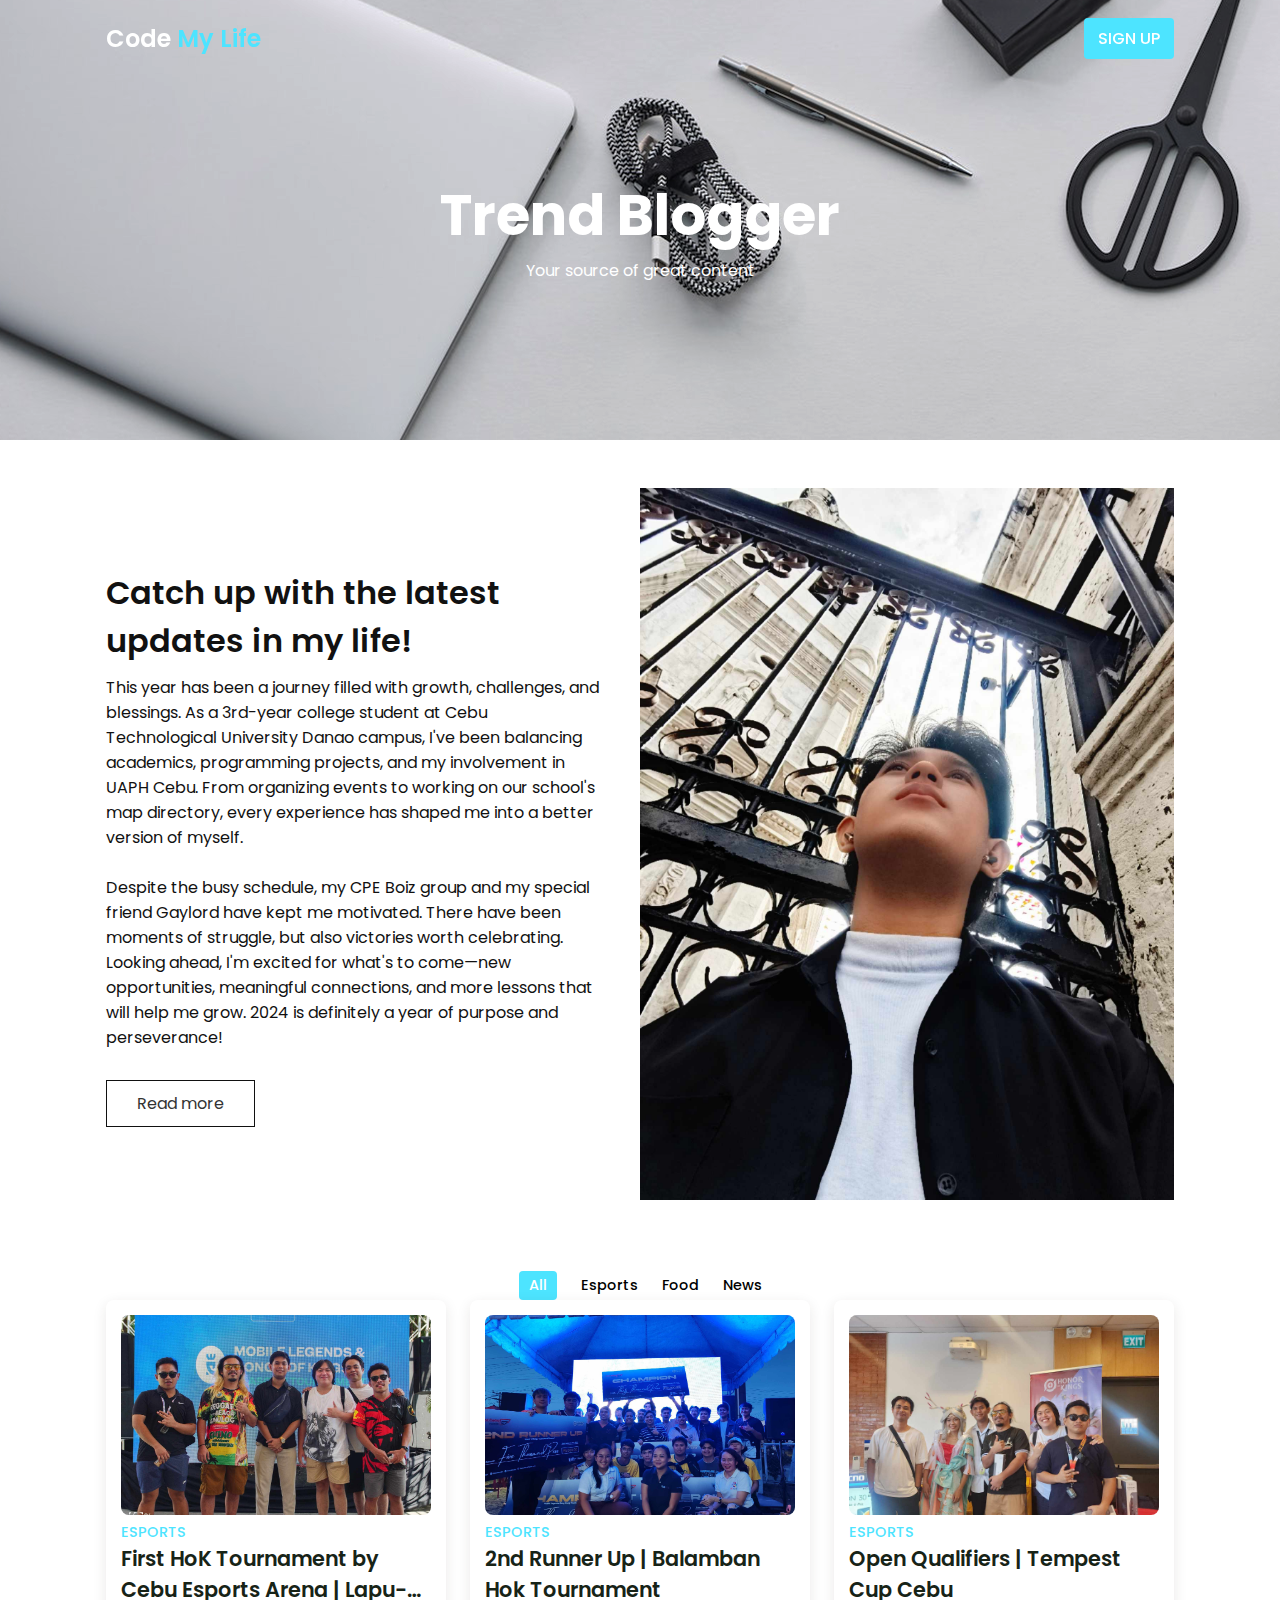
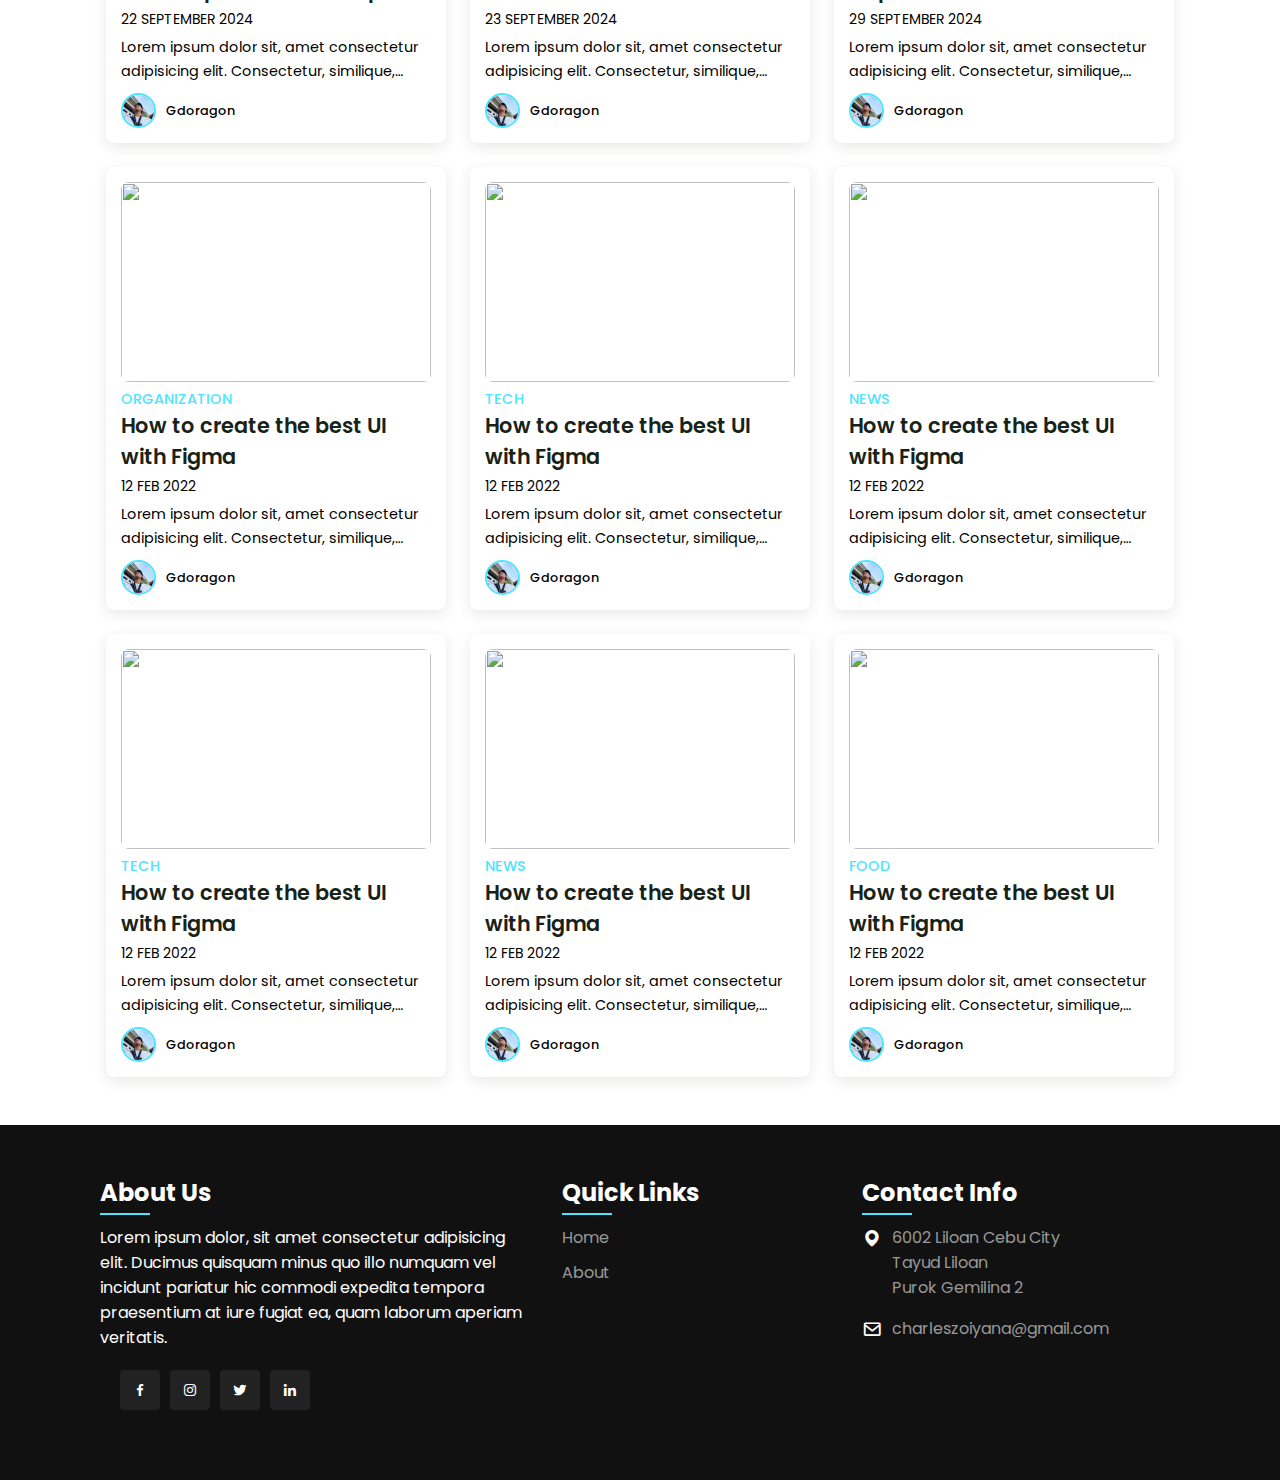
==== index.html @ f6489da3 "Add files via upload" ====
<!DOCTYPE html>
<html lang="en">
<head>
    <meta charset="UTF-8">
    <meta http-equiv="X-UA-Compatible" content="IE=edge">
    <meta name="viewport" content="width=device-width, initial-scale=1.0">
    <title>LifeStyle</title>
    <!-- Box-icon -->
    <link href='https://unpkg.com/boxicons@2.1.4/css/boxicons.min.css' rel='stylesheet'>
    <link rel="stylesheet" href="style.css">
</head>
<body>
    <header>
        <div class="nav container">
            <a href="#" class="logo"> Code <span> My Life</span></a>
            <a href="#" class="login">Sign Up</a>
        </div>
    </header>

    <section class="home" id="home">
        <div class="home-text container">
            <h2 class="home-title">Trend Blogger</h2>
            <span class="home-subtitle">Your source of great content</span>
        </div>
    </section>

    <section class="about container" id="about">
        <div class="contentBx">
            <h2 class="titleText">Catch up with the latest updates in my life!</h2>
            <p class="title-text">
                This year has been a journey filled with growth, challenges, and blessings. As a 3rd-year college student at Cebu Technological University Danao campus, I've been balancing academics, programming projects, and my involvement in UAPH Cebu. From organizing events to working on our school's map directory, every experience has shaped me into a better version of myself.
                <br><br>Despite the busy schedule, my CPE Boiz group and my special friend Gaylord have kept me motivated. There have been moments of struggle, but also victories worth celebrating. Looking ahead, I'm excited for what's to come—new opportunities, meaningful connections, and more lessons that will help me grow. 2024 is definitely a year of purpose and perseverance!
            </p>
            <a href="#" class="btn2">Read more</a>
        </div>
        <div class="imgBx">
            <img src="Assets/Gdragon.jpg" alt="" class="fitBg">
        </div>
    </section>

    <div class="post-filter container">
        <span class="filter-item active-filter" data-filter="all">All</span>
        <span class="filter-item" data-filter="tech">Esports</span>
        <span class="filter-item" data-filter="food">Food</span>
        <span class="filter-item" data-filter="news">News</span>
    </div>
    
    <div class="post container">
        <!-- Post 1 -->
        <div class="post-box tech">
            <img src="Assets/FirstHoK.jpg" alt="" class="post-img">
            <h2 class="category">Esports</h2>
            <a href="#" class="post-title">First HoK Tournament by Cebu Esports Arena | Lapu-Lapu </a>
            <span class="post-date">22 September 2024</span>
            <p class="post-description">Lorem ipsum dolor sit, amet consectetur adipisicing elit. Consectetur, similique, rerum excepturi harum, vitae facilis corrupti vel modi debitis est perferendis aut quasi ea unde repudiandae iste architecto. Corporis, voluptates.</p>
            <div class="profile">
                <img src="Assets/Pfp.jpg" alt="" class="profile-img">
                <span class="profile-name">Gdoragon</span>
            </div>
        </div>
        <!-- Post 2 -->
        <div class="post-box tech">
            <img src="Assets/Balamban.jpg" alt="" class="post-img">
            <h2 class="category">Esports</h2>
            <a href="#" class="post-title">2nd Runner Up | Balamban Hok Tournament</a>
            <span class="post-date">23 September 2024</span>
            <p class="post-description">Lorem ipsum dolor sit, amet consectetur adipisicing elit. Consectetur, similique, rerum excepturi harum, vitae facilis corrupti vel modi debitis est perferendis aut quasi ea unde repudiandae iste architecto. Corporis, voluptates.</p>
            <div class="profile">
                <img src="Assets/Pfp.jpg" alt="" class="profile-img">
                <span class="profile-name">Gdoragon</span>
            </div>
        </div>
        <!-- Post 3 -->
        <div class="post-box tech">
            <img src="Assets/Tempestcup.jpg" alt="" class="post-img">
            <h2 class="category">Esports</h2>
            <a href="#" class="post-title">Open Qualifiers | Tempest Cup Cebu </a>
            <span class="post-date">29 September 2024</span>
            <p class="post-description">Lorem ipsum dolor sit, amet consectetur adipisicing elit. Consectetur, similique, rerum excepturi harum, vitae facilis corrupti vel modi debitis est perferendis aut quasi ea unde repudiandae iste architecto. Corporis, voluptates.</p>
            <div class="profile">
                <img src="Assets/Pfp.jpg" alt="" class="profile-img">
                <span class="profile-name">Gdoragon</span>
            </div>
        </div>
        <!-- Post 4 -->
        <div class="post-box news">
            <img src="images/img4.jpg" alt="" class="post-img">
            <h2 class="category">Organization</h2>
            <a href="#" class="post-title">How to create the best UI with Figma</a>
            <span class="post-date">12 Feb 2022</span>
            <p class="post-description">Lorem ipsum dolor sit, amet consectetur adipisicing elit. Consectetur, similique, rerum excepturi harum, vitae facilis corrupti vel modi debitis est perferendis aut quasi ea unde repudiandae iste architecto. Corporis, voluptates.</p>
            <div class="profile">
                <img src="Assets/Pfp.jpg" alt="" class="profile-img">
                <span class="profile-name">Gdoragon</span>
            </div>
        </div>
        <!-- Post 5 -->
        <div class="post-box food">
            <img src="images/img5.jpg" alt="" class="post-img">
            <h2 class="category">Tech</h2>
            <a href="#" class="post-title">How to create the best UI with Figma</a>
            <span class="post-date">12 Feb 2022</span>
            <p class="post-description">Lorem ipsum dolor sit, amet consectetur adipisicing elit. Consectetur, similique, rerum excepturi harum, vitae facilis corrupti vel modi debitis est perferendis aut quasi ea unde repudiandae iste architecto. Corporis, voluptates.</p>
            <div class="profile">
                <img src="Assets/Pfp.jpg" alt="" class="profile-img">
                <span class="profile-name">Gdoragon</span>
            </div>
        </div>
        <!-- Post 6 -->
        <div class="post-box news">
            <img src="images/img4.jpg" alt="" class="post-img">
            <h2 class="category">News</h2>
            <a href="#" class="post-title">How to create the best UI with Figma</a>
            <span class="post-date">12 Feb 2022</span>
            <p class="post-description">Lorem ipsum dolor sit, amet consectetur adipisicing elit. Consectetur, similique, rerum excepturi harum, vitae facilis corrupti vel modi debitis est perferendis aut quasi ea unde repudiandae iste architecto. Corporis, voluptates.</p>
            <div class="profile">
                <img src="Assets/Pfp.jpg" alt="" class="profile-img">
                <span class="profile-name">Gdoragon</span>
            </div>
        </div>
        <!-- Post 7 -->
        <div class="post-box food">
            <img src="images/img7.jpg" alt="" class="post-img">
            <h2 class="category">Tech</h2>
            <a href="#" class="post-title">How to create the best UI with Figma</a>
            <span class="post-date">12 Feb 2022</span>
            <p class="post-description">Lorem ipsum dolor sit, amet consectetur adipisicing elit. Consectetur, similique, rerum excepturi harum, vitae facilis corrupti vel modi debitis est perferendis aut quasi ea unde repudiandae iste architecto. Corporis, voluptates.</p>
            <div class="profile">
                <img src="Assets/Pfp.jpg" alt="" class="profile-img">
                <span class="profile-name">Gdoragon</span>
            </div>
        </div>
        <!-- Post 1 -->
        <div class="post-box news">
            <img src="images/img8.jpg" alt="" class="post-img">
            <h2 class="category">News</h2>
            <a href="#" class="post-title">How to create the best UI with Figma</a>
            <span class="post-date">12 Feb 2022</span>
            <p class="post-description">Lorem ipsum dolor sit, amet consectetur adipisicing elit. Consectetur, similique, rerum excepturi harum, vitae facilis corrupti vel modi debitis est perferendis aut quasi ea unde repudiandae iste architecto. Corporis, voluptates.</p>
            <div class="profile">
                <img src="Assets/Pfp.jpg" alt="" class="profile-img">
                <span class="profile-name">Gdoragon</span>
            </div>
        </div>
        <!-- Post 9 -->
        <div class="post-box food">
            <img src="images/img10.jpg" alt="" class="post-img">
            <h2 class="category">Food</h2>
            <a href="#" class="post-title">How to create the best UI with Figma</a>
            <span class="post-date">12 Feb 2022</span>
            <p class="post-description">Lorem ipsum dolor sit, amet consectetur adipisicing elit. Consectetur, similique, rerum excepturi harum, vitae facilis corrupti vel modi debitis est perferendis aut quasi ea unde repudiandae iste architecto. Corporis, voluptates.</p>
            <div class="profile">
                <img src="Assets/Pfp.jpg" alt="" class="profile-img">
                <span class="profile-name">Gdoragon</span>
            </div>
        </div>
    </div>

    <footer>
        <div class="footer-container">
            <div class="sec aboutus">
                <h2>About Us</h2>
                <p>Lorem ipsum dolor, sit amet consectetur adipisicing elit. Ducimus quisquam minus quo illo numquam vel incidunt pariatur hic commodi expedita tempora praesentium at iure fugiat ea, quam laborum aperiam veritatis.</p>
                <ul class="sci">
                    <li><a href="#"><i class="bx bxl-facebook"></i></a></li>
                    <li><a href="#"><i class="bx bxl-instagram"></i></a></li>
                    <li><a href="#"><i class="bx bxl-twitter"></i></a></li>
                    <li><a href="#"><i class="bx bxl-linkedin"></i></a></li>
                </ul>
            </div>
            <div class="sec quicklinks">
                <h2>Quick Links</h2>
                <ul>
                    <li><a href="#">Home</a></li>
                    <li><a href="#">About</a></li>
                </ul>
            </div>
            <div class="sec contactBx">
                <h2>Contact Info</h2>
                <ul class="info">
                    <li>
                        <span><i class='bx bxs-map'></i></span>
                        <span>6002 Liloan Cebu City <br> Tayud Liloan <br> Purok Gemilina 2</span>
                    </li>
                    <li>
                        <span><i class='bx bx-envelope' ></i></span>
                        <p><a href="mailto:codemyhobby9@gmail.com">charleszoiyana@gmail.com</a></p>
                    </li>
                </ul>
            </div>
        </div>
    </footer>

    <script src="https://cdnjs.cloudflare.com/ajax/libs/jquery/3.6.1/jquery.min.js" integrity="sha512-aVKKRRi/Q/YV+4mjoKBsE4x3H+BkegoM/em46NNlCqNTmUYADjBbeNefNxYV7giUp0VxICtqdrbqU7iVaeZNXA==" crossorigin="anonymous" referrerpolicy="no-referrer"></script>
    <script src="main.js"></script>
</body>
</html>
---- style.css ----
@import url('https://fonts.googleapis.com/css2?family=Poppins:ital,wght@0,600;0,700;1,400&display=swap');
*{
    font-family: 'Poppins', sans-serif;
    margin: 0;
    padding: 0;
    scroll-behavior: smooth;
    scroll-padding-top: 2rem;
    box-sizing: border-box;
}

/* root values */
:root{
    --container-color: #1a1e21;
    --second-color: rgba(77, 228, 255);
    --text-color: #172317;
    --bg-color: #fff;
}

::selection{
    color: var(--bg-color);
    background: var(--second-color);
}

a{
    text-decoration: none;
}

li{
    list-style: none;
}

img{
    width: 100%;
}

section{
    padding: 3rem 0 2rem;
}

.container{
    max-width: 1068px;
    margin: auto;
    width: 100%;
}

a{
    color: #fff;
}

/* Header */
header{
    position: fixed;
    top: 0;
    left: 0;
    width: 100%;
    z-index: 200;
}

header.shadow{
    background: var(--bg-color);
    box-shadow: 0 1px 4px hsl(0 4% 14% / 10%);
    transition: .5s;
}

header.shadow .logo{
    color: var(--text-color);
}

.nav{
    display: flex;
    align-items: center;
    justify-content: space-between;
    padding: 18px 0;
}

.logo{
    font-size: 1.5rem;
    font-weight: 600;
    color: var(--bg-color);
}

.logo span{
    color: var(--second-color);
}

.login{
    padding: 8px 14px;
    text-transform: uppercase;
    font-weight: 500;
    border-radius: 4px;
    background: var(--second-color);
    color: var(--bg-color);
}

.login:hover{
    background: hsl(199, 98%, 56%);
    transition: .5s;
}

.home{
    width: 100%;
    min-height: 440px;
    background: url("Assets/banner.png");
    display: grid;
    justify-content: center;
    align-items: center;
}

.home-text{
    color: var(--bg-color);
    text-align: center;
}

.home-title{
    font-size: 3.5rem;
}

.home-subtitle{
    font-size: 1rem;
    font-weight: 400;
}

.about{
    position: relative;
    width: 100%;
    display: flex !important;
    justify-content: center;
    align-items: center;
}

.about .contentBx{
    max-width: 50%;
    width: 50%;
    text-align: left;
    padding-right: 40px;
}

.titleText{
    font-weight: 600;
    color: #111;
    font-size: 2rem;
    margin-bottom: 10px;
}

.title-text{
    color: #111;
    font-size: 1em;
}

.about .imgBx{
    position: relative;
    min-width: 50%;
    width: 50%;
    min-height: 500px;
}

.btn2{
    position: relative;
    display: inline-block;
    margin-top: 30px;
    padding: 10px 30px;
    background: #fff;
    border: .8px solid #111;
    color: #333;
    text-decoration: none;
    transition: 0.5s;
}

.btn2:hover{
    background-color: var(--second-color);
    border: none;
    color: #fff;
}

.post-filter{
    display: flex;
    justify-content: center;
    align-items: center;
    column-gap: 1.5rem;
    margin-top: 2rem !important;
}

.filter-item{
    font-size: 0.9rem;
    font-weight: 500;
    cursor: pointer;
}

.active-filter{
    background: var(--second-color);
    color: var(--bg-color);
    padding: 4px 10px;
    border-radius: 4px;
}

.post{
    display: grid;
    grid-template-columns: repeat(auto-fit, minmax(280px, auto));
    justify-content: center;
    gap: 1.5rem;
}

.post-box{
    background: var(--bg-color);
    box-shadow: 0 4px 14px hsl(35deg 25% 15% / 10%);
    padding: 15px;
    border-radius: 0.5rem;
}

.post-img{
    width: 100%;
    height: 200px;
    object-fit: cover;
    object-position: center;
    border-radius: 0.5rem;
}

.category{
    font-size: 0.9rem;
    font-weight: 500;
    text-transform: uppercase;
    color: var(--second-color);
}

.post-title{
    font-size: 1.3rem;
    font-weight: 600;
    color: var(--text-color);
    display: -webkit-box;
    -webkit-line-clamp: 2;
    -webkit-box-orient: vertical;
    overflow: hidden;
}

.post-date{
    display: flex;
    font-size: 0.875rem;
    text-transform: uppercase;
    margin-top: 4px;
    font-weight: 400;
}

.post-description{
    font-size: 0.9rem;
    line-height: 1.5rem;
    margin: 5px 0 10px;
    display: -webkit-box;
    -webkit-line-clamp: 2;
    -webkit-box-orient: vertical;
    overflow: hidden;
}

.profile{
    display: flex;
    align-items: center;
    gap: 10px;
}

.profile-img{
    width: 35px;
    height: 35px;
    border-radius: 50%;
    object-fit: cover;
    object-position: center;
    border: 2px solid var(--second-color);
}

.profile-name{
    font-size: .8rem;
    font-weight: 500;
}

footer{
    position: relative;
    width: 100%;
    height: auto;
    padding: 50px 100px;
    margin-top: 3rem;
    background: #111;
    display: flex;
    font-family: sans-serif;
    justify-content: space-between;
}

.footer-container{
    display: flex;
    justify-content: space-between;
    flex-wrap: wrap;
    flex-direction: row;
}

.footer-container .sec{
    margin-right: 30px;
}

.footer-container .sec.aboutus{
    width: 40%;
}

.footer-container h2{
    position: relative;
    color: #fff;
    margin-bottom: 15px;
}

.footer-container h2::before{
    content: '';
    position: absolute;
    bottom: -5px;
    left: 0;
    width: 50px;
    height: 2px;
    background: rgb(77, 228, 255);
}

footer p{
    color: #fff;
}

.sci{
    margin: 20px;
    display: flex;
}

.sci li{
    list-style: none;
}

.sci li a{
    display: inline-block;
    width: 40px;
    height: 40px;
    background: #222;
    display: flex;
    justify-content: center;
    align-items: center;
    margin-right: 10px;
    text-decoration: none;
    border-radius: 4px;
    transition: .5s;
}

.sci li a:hover{
    background: rgb(77, 228, 255);
}

.sci i a .bx{
    color: #fff;
    font-size: 20px;
}

.quicklinks{
    position: relative;
    width: 25%;
}

.quicklinks ul li{
    list-style: none;
}

.quicklinks ul li a{
    color: #999;
    text-decoration: none;
    margin-bottom: 10px;
    display: inline-block;
    transition: .3s;
}

.quicklinks ul li a:hover{
    color: #fff;
}

.footer-container .contactBx{
    width: calc(35% - 60px);
    margin-right: 0 !important;
}

.contactBx .info{
    position: relative;
}

.contactBx .info li{
    display: flex !important;
    margin-bottom: 16px;
}

.contactBx .info li span:nth-child(1){
    color: #fff;
    font-size: 20px;
    margin-right: 10px;
}

.contactBx .info li span{
    color: #999;
}

.contactBx .info li a{
    color: #999;
    text-decoration: none;
    transition: .5s;
}

.contactBx .info li a:hover{
    color: #fff;
}

@media (max-width: 1060px){
    .container{
        margin: 0 auto;
        width: 95%;
    }

    .home-text{
        width: 100%
    }
}

@media (max-width: 768px){
    .nav{
        padding: 10px 0;
    }

    section{
        padding: 2rem 0 !important;
    }

    .header-content{
        margin-top: 3rem !important;
    }

    .home{
        min-height: 380px;
    }

    .home-title{
        font-size: 3rem;
    }

    .header-title{
        font-size: 2rem;
    }

    .header-img{
        height: 370px;
    }

    .about{
        flex-direction: column;
    }

    .about .contentBx{
        min-width: 100%;
        width: 100%;
        text-align: center;
        padding-right: 0px;
    }

    .about .contentBx,
    .about .imgBx{
        min-width: 100%;
        width: 100%;
        padding-right: 0px;
        text-align: center;
    }

    .about .imgBx{
        min-height: 250px;
    }

    .btn2{
        margin-bottom: 30px;
    }

    .post-header{
        height: 435px;
    }

    .post-header{
        margin-top: 9rem !important;
    }
}

@media (max-width: 570px){
    .post-header{
        height: 390px;
    }

    .header-title{
        width: 100%;
    }

    .header-img{
        height: 340px;
    }
}

@media (max-width: 396px){
    .home-title{
        font-size: 2rem;
    }

    .home-subtitle{
        font-size: 0.9rem;
    }

    .home{
        min-height: 300px;
    }

    .post-box{
        padding: 10px;
    }

    .header-title{
        font-size: 1.4rem;
    }

    .header-img{
        height: 240px;
    }

    .post-header{
        height: 335px;
    }

    .header-img{
        height: 340px;
    }
}

/* Footer Media Query */
@media (max-width: 991px){
    footer{
        padding: 40px;
        font-size: 20px;
    }

    footer .footer-container{
        flex-direction: column;
    }

    footer .footer-container .sec{
        margin-right: 0;
        margin-bottom: 40px;
    }

    footer .footer-container .sec.aboutus{
        width: 100% !important;
    }

    footer .footer-container .quicklinks{
        width: 100%;
    }

    footer .footer-container .contactBx{
        width: 100%;
    }
}
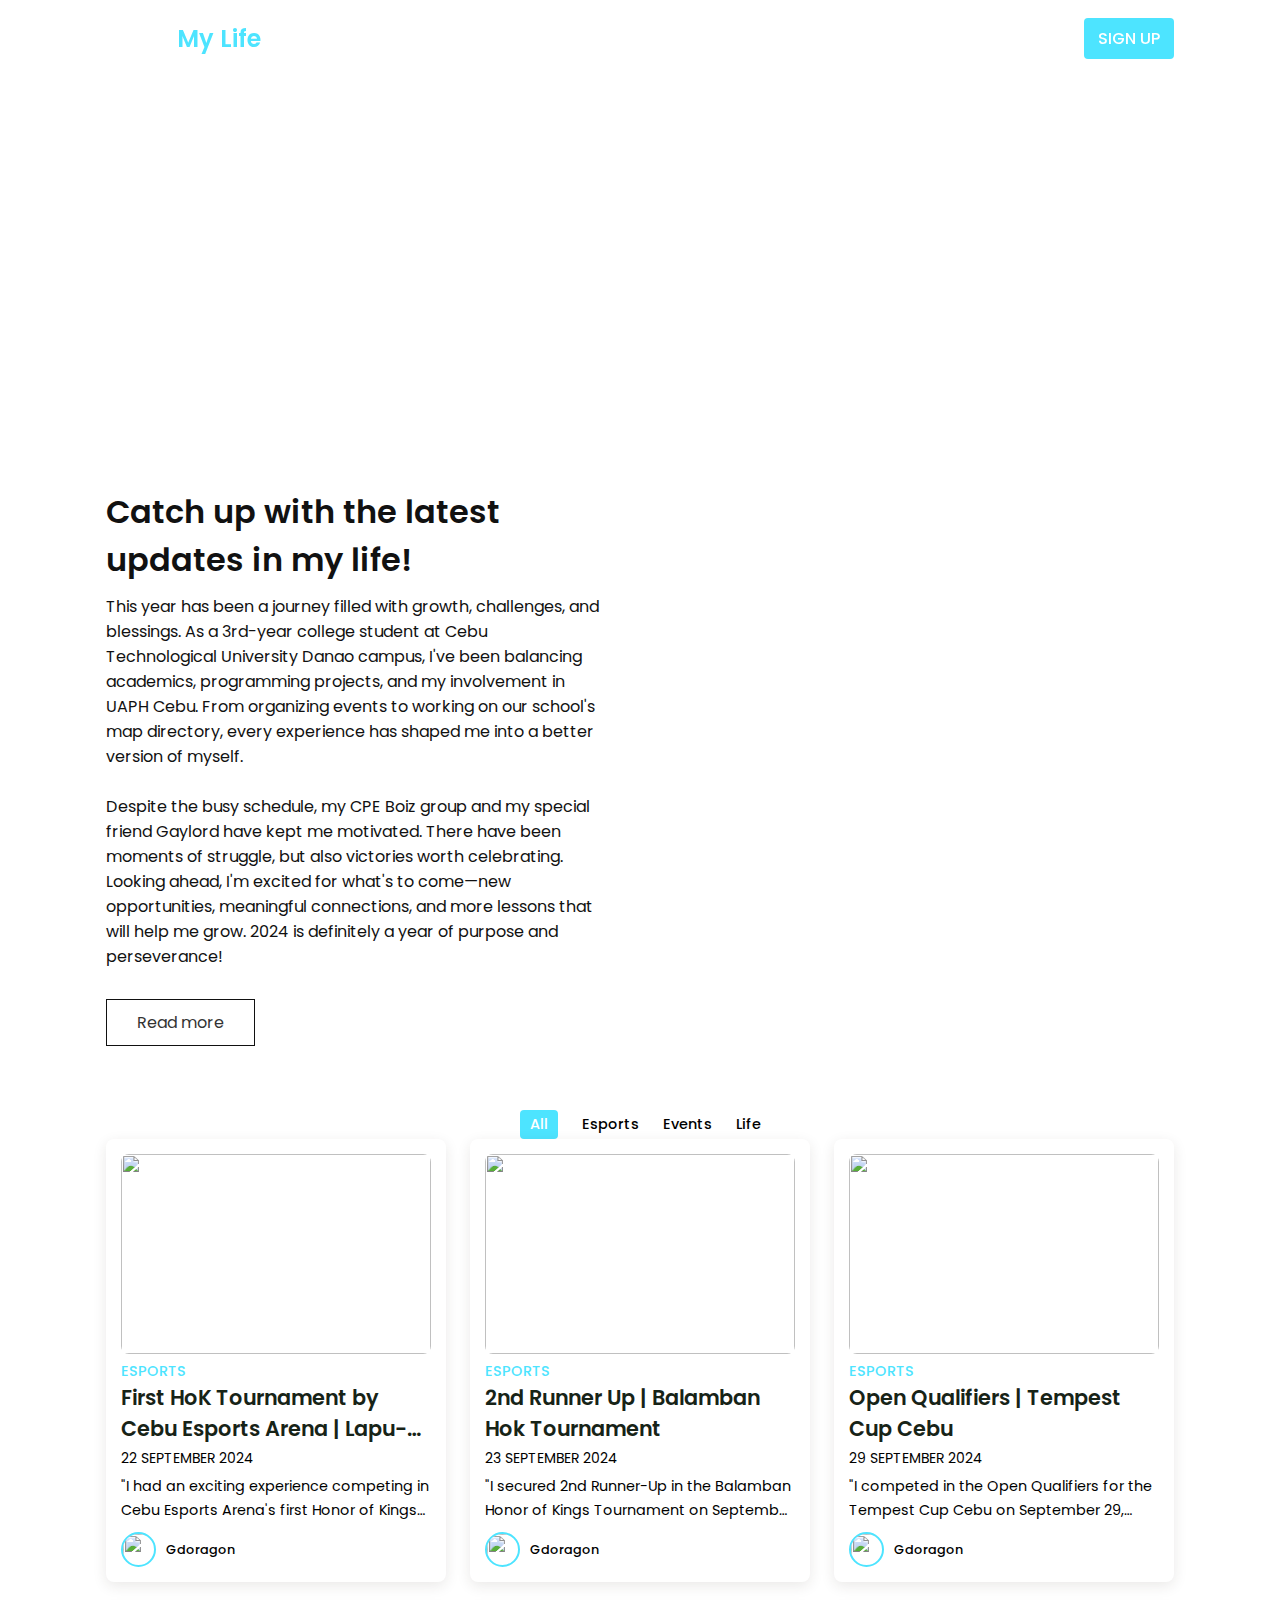
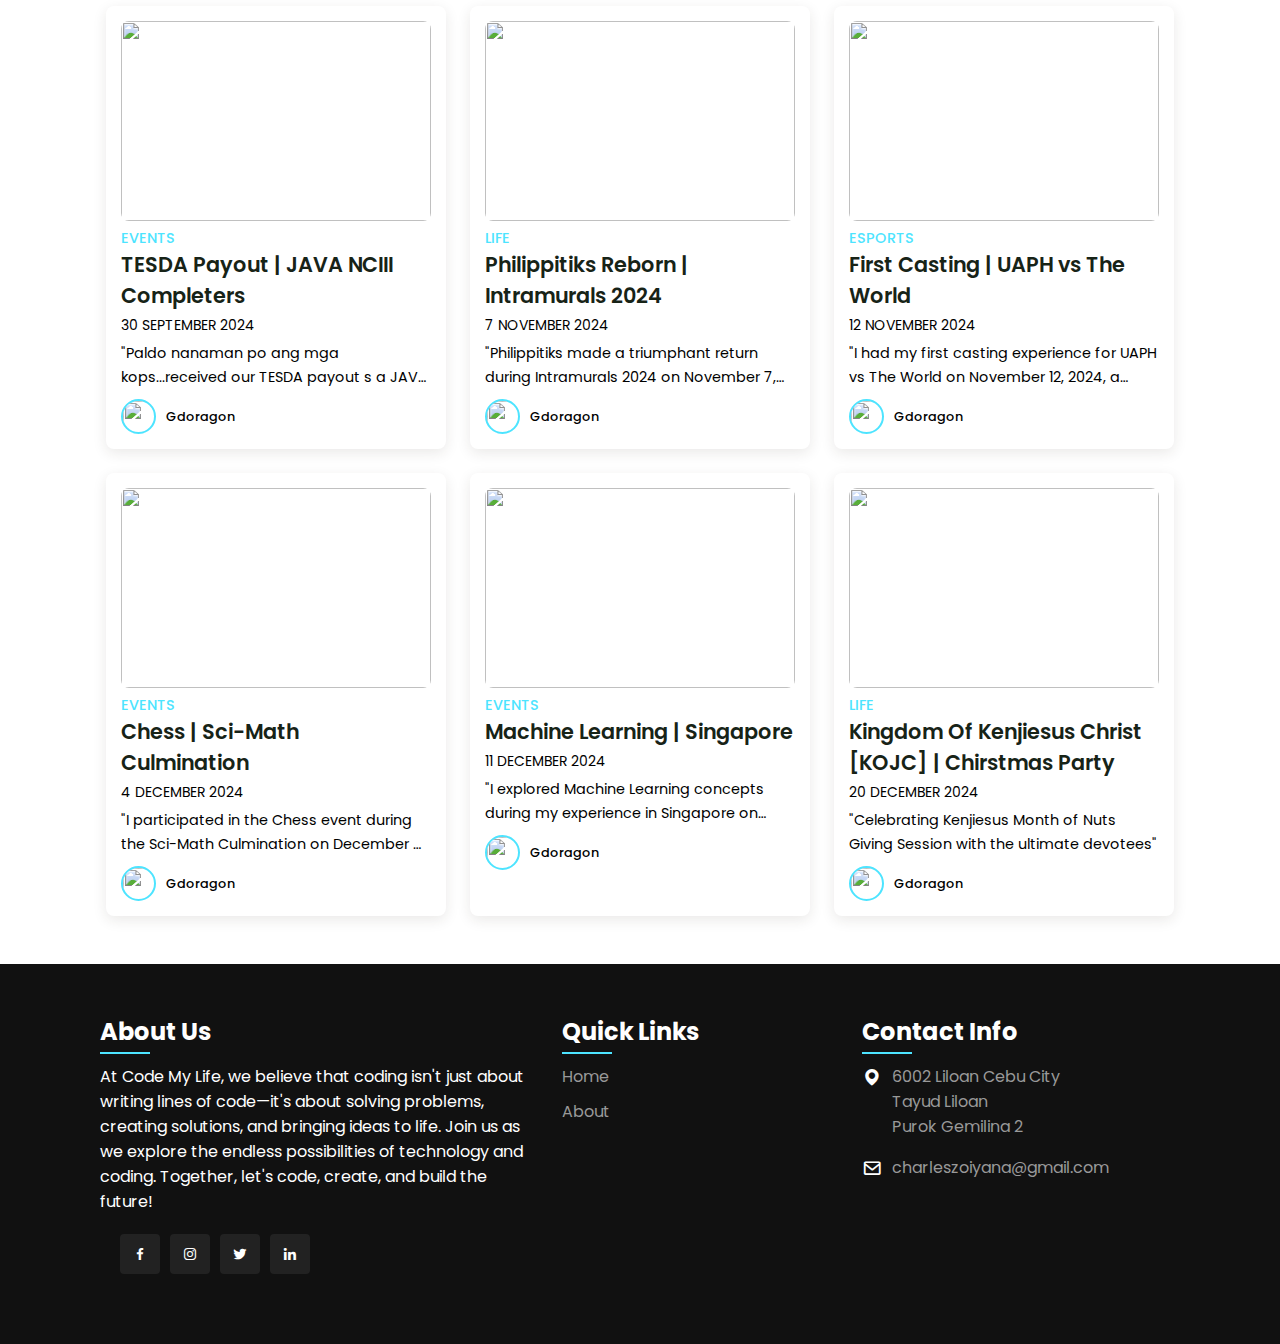
==== commit 80028804: "Add files via upload" ====
--- a/index.html
+++ b/index.html
@@ -41,114 +41,114 @@
     <div class="post-filter container">
         <span class="filter-item active-filter" data-filter="all">All</span>
         <span class="filter-item" data-filter="tech">Esports</span>
-        <span class="filter-item" data-filter="food">Food</span>
-        <span class="filter-item" data-filter="news">News</span>
+        <span class="filter-item" data-filter="events">Events</span>
+        <span class="filter-item" data-filter="life">Life</span>
     </div>
     
     <div class="post container">
-        <!-- Post 1 -->
+        
         <div class="post-box tech">
             <img src="Assets/FirstHoK.jpg" alt="" class="post-img">
             <h2 class="category">Esports</h2>
             <a href="#" class="post-title">First HoK Tournament by Cebu Esports Arena | Lapu-Lapu </a>
             <span class="post-date">22 September 2024</span>
-            <p class="post-description">Lorem ipsum dolor sit, amet consectetur adipisicing elit. Consectetur, similique, rerum excepturi harum, vitae facilis corrupti vel modi debitis est perferendis aut quasi ea unde repudiandae iste architecto. Corporis, voluptates.</p>
+            <p class="post-description">"I had an exciting experience competing in Cebu Esports Arena's first Honor of Kings tournament in Lapu-Lapu on September 22, 2024."</p>
             <div class="profile">
                 <img src="Assets/Pfp.jpg" alt="" class="profile-img">
                 <span class="profile-name">Gdoragon</span>
             </div>
         </div>
-        <!-- Post 2 -->
+
         <div class="post-box tech">
             <img src="Assets/Balamban.jpg" alt="" class="post-img">
             <h2 class="category">Esports</h2>
             <a href="#" class="post-title">2nd Runner Up | Balamban Hok Tournament</a>
             <span class="post-date">23 September 2024</span>
-            <p class="post-description">Lorem ipsum dolor sit, amet consectetur adipisicing elit. Consectetur, similique, rerum excepturi harum, vitae facilis corrupti vel modi debitis est perferendis aut quasi ea unde repudiandae iste architecto. Corporis, voluptates.</p>
+            <p class="post-description">"I secured 2nd Runner-Up in the Balamban Honor of Kings Tournament on September 23, 2024—an intense and unforgettable experience!"</p>
             <div class="profile">
                 <img src="Assets/Pfp.jpg" alt="" class="profile-img">
                 <span class="profile-name">Gdoragon</span>
             </div>
         </div>
-        <!-- Post 3 -->
+       
         <div class="post-box tech">
             <img src="Assets/Tempestcup.jpg" alt="" class="post-img">
             <h2 class="category">Esports</h2>
             <a href="#" class="post-title">Open Qualifiers | Tempest Cup Cebu </a>
             <span class="post-date">29 September 2024</span>
-            <p class="post-description">Lorem ipsum dolor sit, amet consectetur adipisicing elit. Consectetur, similique, rerum excepturi harum, vitae facilis corrupti vel modi debitis est perferendis aut quasi ea unde repudiandae iste architecto. Corporis, voluptates.</p>
+            <p class="post-description">"I competed in the Open Qualifiers for the Tempest Cup Cebu on September 29, 2024, striving for a spot in the main tournament!"</p>
             <div class="profile">
                 <img src="Assets/Pfp.jpg" alt="" class="profile-img">
                 <span class="profile-name">Gdoragon</span>
             </div>
         </div>
-        <!-- Post 4 -->
-        <div class="post-box news">
-            <img src="images/img4.jpg" alt="" class="post-img">
-            <h2 class="category">Organization</h2>
-            <a href="#" class="post-title">How to create the best UI with Figma</a>
-            <span class="post-date">12 Feb 2022</span>
-            <p class="post-description">Lorem ipsum dolor sit, amet consectetur adipisicing elit. Consectetur, similique, rerum excepturi harum, vitae facilis corrupti vel modi debitis est perferendis aut quasi ea unde repudiandae iste architecto. Corporis, voluptates.</p>
+        
+        <div class="post-box events">
+            <img src="Assets/javapayout.jpg" alt="" class="post-img">
+            <h2 class="category">Events</h2>
+            <a href="#" class="post-title">TESDA Payout | JAVA NCIII Completers </a>
+            <span class="post-date">30 September 2024</span>
+            <p class="post-description">"Paldo nanaman po ang mga kops...received our TESDA payout s a JAVA NCIII completer on February 6, 2024, marking another milestone in my tech journey!""</p>
             <div class="profile">
                 <img src="Assets/Pfp.jpg" alt="" class="profile-img">
                 <span class="profile-name">Gdoragon</span>
             </div>
         </div>
-        <!-- Post 5 -->
-        <div class="post-box food">
-            <img src="images/img5.jpg" alt="" class="post-img">
-            <h2 class="category">Tech</h2>
-            <a href="#" class="post-title">How to create the best UI with Figma</a>
-            <span class="post-date">12 Feb 2022</span>
-            <p class="post-description">Lorem ipsum dolor sit, amet consectetur adipisicing elit. Consectetur, similique, rerum excepturi harum, vitae facilis corrupti vel modi debitis est perferendis aut quasi ea unde repudiandae iste architecto. Corporis, voluptates.</p>
+
+        <div class="post-box life">
+            <img src="Assets/philippitiks.jpg" alt="" class="post-img">
+            <h2 class="category">Life</h2>
+            <a href="#" class="post-title">Philippitiks Reborn | Intramurals 2024</a>
+            <span class="post-date">7 November 2024</span>
+            <p class="post-description">"Philippitiks made a triumphant return during Intramurals 2024 on November 7, bringing excitement and nostalgia to the competition!"</p>
             <div class="profile">
                 <img src="Assets/Pfp.jpg" alt="" class="profile-img">
                 <span class="profile-name">Gdoragon</span>
             </div>
         </div>
-        <!-- Post 6 -->
-        <div class="post-box news">
-            <img src="images/img4.jpg" alt="" class="post-img">
-            <h2 class="category">News</h2>
-            <a href="#" class="post-title">How to create the best UI with Figma</a>
-            <span class="post-date">12 Feb 2022</span>
-            <p class="post-description">Lorem ipsum dolor sit, amet consectetur adipisicing elit. Consectetur, similique, rerum excepturi harum, vitae facilis corrupti vel modi debitis est perferendis aut quasi ea unde repudiandae iste architecto. Corporis, voluptates.</p>
+
+        <div class="post-box tech">
+            <img src="Assets/FirstCasting.png" alt="" class="post-img">
+            <h2 class="category">Esports</h2>
+            <a href="#" class="post-title">First Casting | UAPH vs The World</a>
+            <span class="post-date">12 November 2024</span>
+            <p class="post-description">"I had my first casting experience for UAPH vs The World on November 12, 2024, a thrilling moment in my esports journey!"</p>
             <div class="profile">
                 <img src="Assets/Pfp.jpg" alt="" class="profile-img">
                 <span class="profile-name">Gdoragon</span>
             </div>
         </div>
-        <!-- Post 7 -->
-        <div class="post-box food">
-            <img src="images/img7.jpg" alt="" class="post-img">
-            <h2 class="category">Tech</h2>
-            <a href="#" class="post-title">How to create the best UI with Figma</a>
-            <span class="post-date">12 Feb 2022</span>
-            <p class="post-description">Lorem ipsum dolor sit, amet consectetur adipisicing elit. Consectetur, similique, rerum excepturi harum, vitae facilis corrupti vel modi debitis est perferendis aut quasi ea unde repudiandae iste architecto. Corporis, voluptates.</p>
+
+        <div class="post-box events">
+            <img src="Assets/chess.png" alt="" class="post-img">
+            <h2 class="category">Events</h2>
+            <a href="#" class="post-title">Chess | Sci-Math Culmination</a>
+            <span class="post-date">4 December 2024</span>
+            <p class="post-description">"I participated in the Chess event during the Sci-Math Culmination on December 4, 2024, showcasing strategy and skill in a thrilling match!"</p>
             <div class="profile">
                 <img src="Assets/Pfp.jpg" alt="" class="profile-img">
                 <span class="profile-name">Gdoragon</span>
             </div>
         </div>
-        <!-- Post 1 -->
-        <div class="post-box news">
-            <img src="images/img8.jpg" alt="" class="post-img">
-            <h2 class="category">News</h2>
-            <a href="#" class="post-title">How to create the best UI with Figma</a>
-            <span class="post-date">12 Feb 2022</span>
-            <p class="post-description">Lorem ipsum dolor sit, amet consectetur adipisicing elit. Consectetur, similique, rerum excepturi harum, vitae facilis corrupti vel modi debitis est perferendis aut quasi ea unde repudiandae iste architecto. Corporis, voluptates.</p>
+
+        <div class="post-box events">
+            <img src="Assets/Singapore.jpg" alt="" class="post-img">
+            <h2 class="category">Events</h2>
+            <a href="#" class="post-title">Machine Learning | Singapore</a>
+            <span class="post-date">11 December 2024</span>
+            <p class="post-description">"I explored Machine Learning concepts during my experience in Singapore on December 11, 2024, gaining valuable insights into the field's advancements!"</p>
             <div class="profile">
                 <img src="Assets/Pfp.jpg" alt="" class="profile-img">
                 <span class="profile-name">Gdoragon</span>
             </div>
         </div>
-        <!-- Post 9 -->
-        <div class="post-box food">
-            <img src="images/img10.jpg" alt="" class="post-img">
-            <h2 class="category">Food</h2>
-            <a href="#" class="post-title">How to create the best UI with Figma</a>
-            <span class="post-date">12 Feb 2022</span>
-            <p class="post-description">Lorem ipsum dolor sit, amet consectetur adipisicing elit. Consectetur, similique, rerum excepturi harum, vitae facilis corrupti vel modi debitis est perferendis aut quasi ea unde repudiandae iste architecto. Corporis, voluptates.</p>
+
+        <div class="post-box life">
+            <img src="Assets/christmasparty.jpg" alt="" class="post-img">
+            <h2 class="category">Life</h2>
+            <a href="#" class="post-title">Kingdom Of Kenjiesus Christ [KOJC] | Chirstmas Party </a>
+            <span class="post-date">20 December 2024</span>
+            <p class="post-description">"Celebrating Kenjiesus Month of Nuts Giving Session with the ultimate devotees"</p>
             <div class="profile">
                 <img src="Assets/Pfp.jpg" alt="" class="profile-img">
                 <span class="profile-name">Gdoragon</span>
@@ -160,7 +160,7 @@
         <div class="footer-container">
             <div class="sec aboutus">
                 <h2>About Us</h2>
-                <p>Lorem ipsum dolor, sit amet consectetur adipisicing elit. Ducimus quisquam minus quo illo numquam vel incidunt pariatur hic commodi expedita tempora praesentium at iure fugiat ea, quam laborum aperiam veritatis.</p>
+                <p>At Code My Life, we believe that coding isn't just about writing lines of code—it's about solving problems, creating solutions, and bringing ideas to life. Join us as we explore the endless possibilities of technology and coding. Together, let's code, create, and build the future!</p>
                 <ul class="sci">
                     <li><a href="#"><i class="bx bxl-facebook"></i></a></li>
                     <li><a href="#"><i class="bx bxl-instagram"></i></a></li>
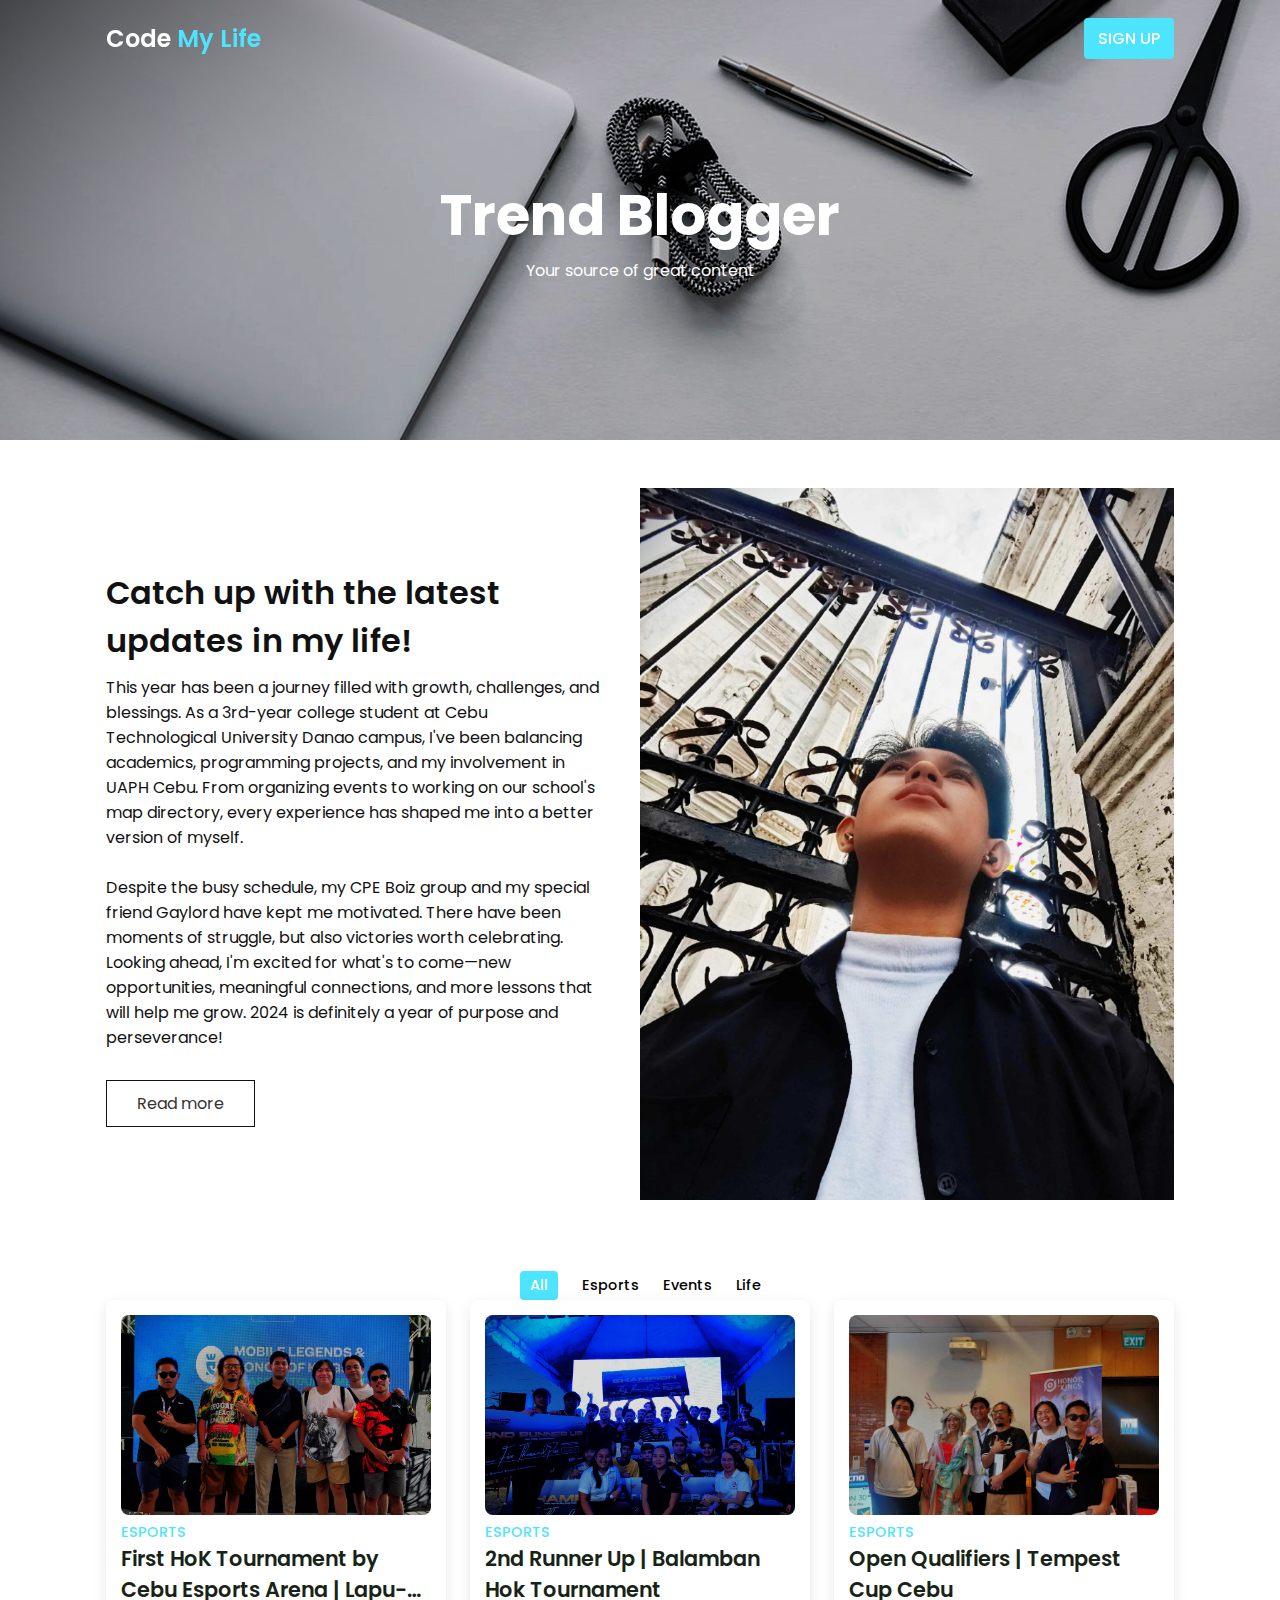
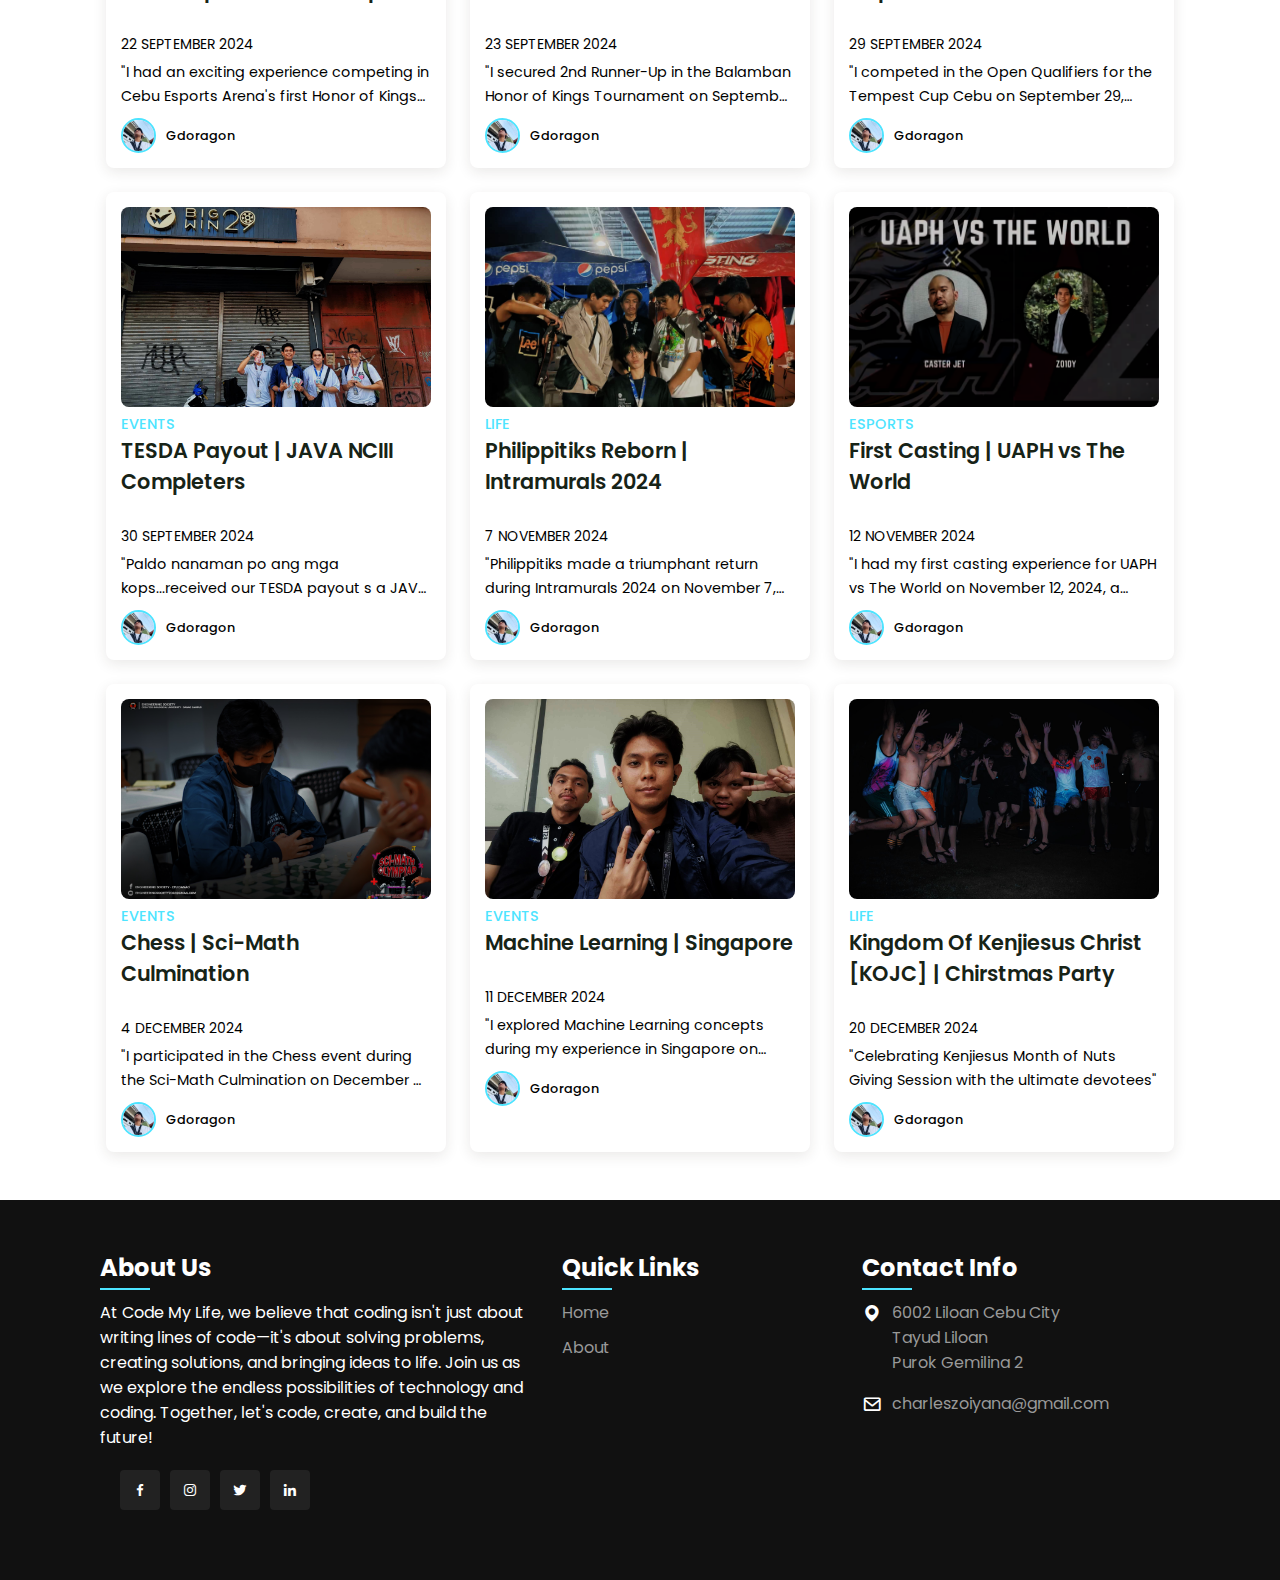
==== commit 324580cd: "Update index.html" ====
--- a/index.html
+++ b/index.html
@@ -4,10 +4,12 @@
     <meta charset="UTF-8">
     <meta http-equiv="X-UA-Compatible" content="IE=edge">
     <meta name="viewport" content="width=device-width, initial-scale=1.0">
-    <title>LifeStyle</title>
+    <title>CodeLyfe</title>
     <!-- Box-icon -->
+    <link rel="icon" href="Assets/favicon.png">
     <link href='https://unpkg.com/boxicons@2.1.4/css/boxicons.min.css' rel='stylesheet'>
     <link rel="stylesheet" href="style.css">
+
 </head>
 <body>
     <header>
@@ -50,7 +52,14 @@
         <div class="post-box tech">
             <img src="Assets/FirstHoK.jpg" alt="" class="post-img">
             <h2 class="category">Esports</h2>
-            <a href="#" class="post-title">First HoK Tournament by Cebu Esports Arena | Lapu-Lapu </a>
+            <div class="dropdown">
+                <a href="#" class="post-title">First HoK Tournament by Cebu Esports Arena | Lapu-Lapu</a>
+                <div class="dropdown-content">
+                    <a href="#">Read More</a>
+                    <a href="#">Share</a>
+                    <a href="#">Bookmark</a>
+                </div>
+            </div>
             <span class="post-date">22 September 2024</span>
             <p class="post-description">"I had an exciting experience competing in Cebu Esports Arena's first Honor of Kings tournament in Lapu-Lapu on September 22, 2024."</p>
             <div class="profile">
@@ -62,7 +71,14 @@
         <div class="post-box tech">
             <img src="Assets/Balamban.jpg" alt="" class="post-img">
             <h2 class="category">Esports</h2>
-            <a href="#" class="post-title">2nd Runner Up | Balamban Hok Tournament</a>
+            <div class="dropdown">
+                <a href="#" class="post-title">2nd Runner Up | Balamban Hok Tournament</a>
+                <div class="dropdown-content">
+                    <a href="#">Read More</a>
+                    <a href="#">Share</a>
+                    <a href="#">Bookmark</a>
+                </div>
+            </div>
             <span class="post-date">23 September 2024</span>
             <p class="post-description">"I secured 2nd Runner-Up in the Balamban Honor of Kings Tournament on September 23, 2024—an intense and unforgettable experience!"</p>
             <div class="profile">
@@ -74,7 +90,14 @@
         <div class="post-box tech">
             <img src="Assets/Tempestcup.jpg" alt="" class="post-img">
             <h2 class="category">Esports</h2>
-            <a href="#" class="post-title">Open Qualifiers | Tempest Cup Cebu </a>
+            <div class="dropdown">
+                <a href="#" class="post-title">Open Qualifiers | Tempest Cup Cebu </a>
+                <div class="dropdown-content">
+                    <a href="#">Read More</a>
+                    <a href="#">Share</a>
+                    <a href="#">Bookmark</a>
+                </div>
+            </div>
             <span class="post-date">29 September 2024</span>
             <p class="post-description">"I competed in the Open Qualifiers for the Tempest Cup Cebu on September 29, 2024, striving for a spot in the main tournament!"</p>
             <div class="profile">
@@ -86,7 +109,14 @@
         <div class="post-box events">
             <img src="Assets/javapayout.jpg" alt="" class="post-img">
             <h2 class="category">Events</h2>
-            <a href="#" class="post-title">TESDA Payout | JAVA NCIII Completers </a>
+            <div class="dropdown">
+                <a href="#" class="post-title">TESDA Payout | JAVA NCIII Completers </a>
+                <div class="dropdown-content">
+                    <a href="#">Read More</a>
+                    <a href="#">Share</a>
+                    <a href="#">Bookmark</a>
+                </div>
+            </div>
             <span class="post-date">30 September 2024</span>
             <p class="post-description">"Paldo nanaman po ang mga kops...received our TESDA payout s a JAVA NCIII completer on February 6, 2024, marking another milestone in my tech journey!""</p>
             <div class="profile">
@@ -98,7 +128,14 @@
         <div class="post-box life">
             <img src="Assets/philippitiks.jpg" alt="" class="post-img">
             <h2 class="category">Life</h2>
-            <a href="#" class="post-title">Philippitiks Reborn | Intramurals 2024</a>
+            <div class="dropdown">
+                <a href="#" class="post-title">Philippitiks Reborn | Intramurals 2024</a>
+                <div class="dropdown-content">
+                    <a href="#">Read More</a>
+                    <a href="#">Share</a>
+                    <a href="#">Bookmark</a>
+                </div>
+            </div>
             <span class="post-date">7 November 2024</span>
             <p class="post-description">"Philippitiks made a triumphant return during Intramurals 2024 on November 7, bringing excitement and nostalgia to the competition!"</p>
             <div class="profile">
@@ -110,7 +147,14 @@
         <div class="post-box tech">
             <img src="Assets/FirstCasting.png" alt="" class="post-img">
             <h2 class="category">Esports</h2>
-            <a href="#" class="post-title">First Casting | UAPH vs The World</a>
+            <div class="dropdown">
+                <a href="#" class="post-title">First Casting | UAPH vs The World</a>
+                <div class="dropdown-content">
+                    <a href="#">Read More</a>
+                    <a href="#">Share</a>
+                    <a href="#">Bookmark</a>
+                </div>
+            </div>
             <span class="post-date">12 November 2024</span>
             <p class="post-description">"I had my first casting experience for UAPH vs The World on November 12, 2024, a thrilling moment in my esports journey!"</p>
             <div class="profile">
@@ -122,7 +166,14 @@
         <div class="post-box events">
             <img src="Assets/chess.png" alt="" class="post-img">
             <h2 class="category">Events</h2>
-            <a href="#" class="post-title">Chess | Sci-Math Culmination</a>
+            <div class="dropdown">
+                <a href="#" class="post-title">Chess | Sci-Math Culmination</a>
+                <div class="dropdown-content">
+                    <a href="#">Read More</a>
+                    <a href="#">Share</a>
+                    <a href="#">Bookmark</a>
+                </div>
+            </div>
             <span class="post-date">4 December 2024</span>
             <p class="post-description">"I participated in the Chess event during the Sci-Math Culmination on December 4, 2024, showcasing strategy and skill in a thrilling match!"</p>
             <div class="profile">
@@ -134,7 +185,14 @@
         <div class="post-box events">
             <img src="Assets/Singapore.jpg" alt="" class="post-img">
             <h2 class="category">Events</h2>
-            <a href="#" class="post-title">Machine Learning | Singapore</a>
+            <div class="dropdown">
+                <a href="#" class="post-title">Machine Learning | Singapore </a>
+                <div class="dropdown-content">
+                    <a href="#" >Read More</a>
+                    <a href="#">Share</a>
+                    <a href="#">Bookmark</a>
+                </div>
+            </div>
             <span class="post-date">11 December 2024</span>
             <p class="post-description">"I explored Machine Learning concepts during my experience in Singapore on December 11, 2024, gaining valuable insights into the field's advancements!"</p>
             <div class="profile">
@@ -146,7 +204,14 @@
         <div class="post-box life">
             <img src="Assets/christmasparty.jpg" alt="" class="post-img">
             <h2 class="category">Life</h2>
-            <a href="#" class="post-title">Kingdom Of Kenjiesus Christ [KOJC] | Chirstmas Party </a>
+            <div class="dropdown">
+                <a href="#" class="post-title">Kingdom Of Kenjiesus Christ [KOJC] | Chirstmas Party</a>
+                <div class="dropdown-content">
+                    <a href="#">Read More</a>
+                    <a href="#">Share</a>
+                    <a href="#">Bookmark</a>
+                </div>
+            </div>
             <span class="post-date">20 December 2024</span>
             <p class="post-description">"Celebrating Kenjiesus Month of Nuts Giving Session with the ultimate devotees"</p>
             <div class="profile">
@@ -162,10 +227,10 @@
                 <h2>About Us</h2>
                 <p>At Code My Life, we believe that coding isn't just about writing lines of code—it's about solving problems, creating solutions, and bringing ideas to life. Join us as we explore the endless possibilities of technology and coding. Together, let's code, create, and build the future!</p>
                 <ul class="sci">
-                    <li><a href="#"><i class="bx bxl-facebook"></i></a></li>
-                    <li><a href="#"><i class="bx bxl-instagram"></i></a></li>
-                    <li><a href="#"><i class="bx bxl-twitter"></i></a></li>
-                    <li><a href="#"><i class="bx bxl-linkedin"></i></a></li>
+                    <li><a href="https://www.facebook.com/charleszoilo.yana" target="_blank"><i class="bx bxl-facebook"></i></a></li>
+                    <li><a href="#" target="_blank"><i class="bx bxl-instagram"></i></a></li>
+                    <li><a href="#" target="_blank"><i class="bx bxl-twitter"></i></a></li>
+                    <li><a href="#" target="_blank"><i class="bx bxl-linkedin"></i></a></li>
                 </ul>
             </div>
             <div class="sec quicklinks">
@@ -184,7 +249,7 @@
                     </li>
                     <li>
                         <span><i class='bx bx-envelope' ></i></span>
-                        <p><a href="mailto:codemyhobby9@gmail.com">charleszoiyana@gmail.com</a></p>
+                        <p><a href="mailto:charleszoiyana@gmail.com">charleszoiyana@gmail.com</a></p>
                     </li>
                 </ul>
             </div>
@@ -194,4 +259,4 @@
     <script src="https://cdnjs.cloudflare.com/ajax/libs/jquery/3.6.1/jquery.min.js" integrity="sha512-aVKKRRi/Q/YV+4mjoKBsE4x3H+BkegoM/em46NNlCqNTmUYADjBbeNefNxYV7giUp0VxICtqdrbqU7iVaeZNXA==" crossorigin="anonymous" referrerpolicy="no-referrer"></script>
     <script src="main.js"></script>
 </body>
-</html>+</html>
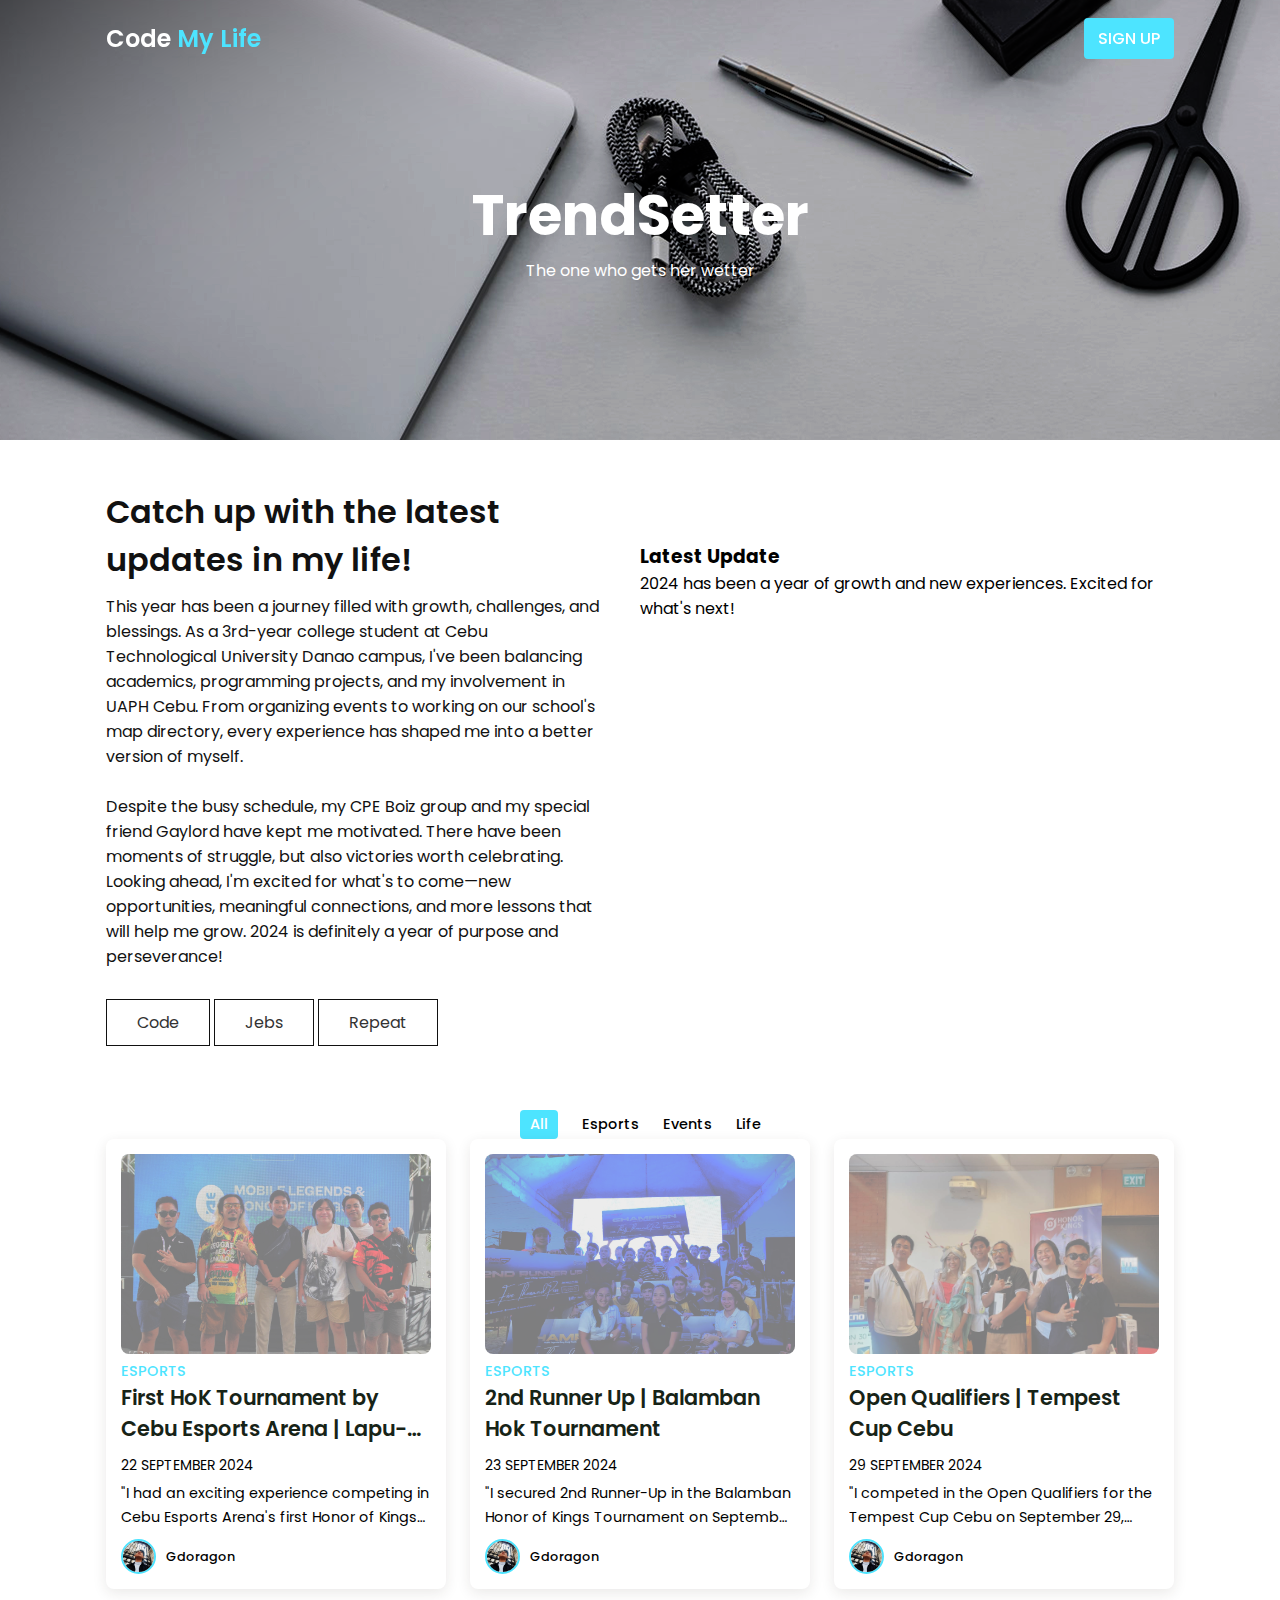
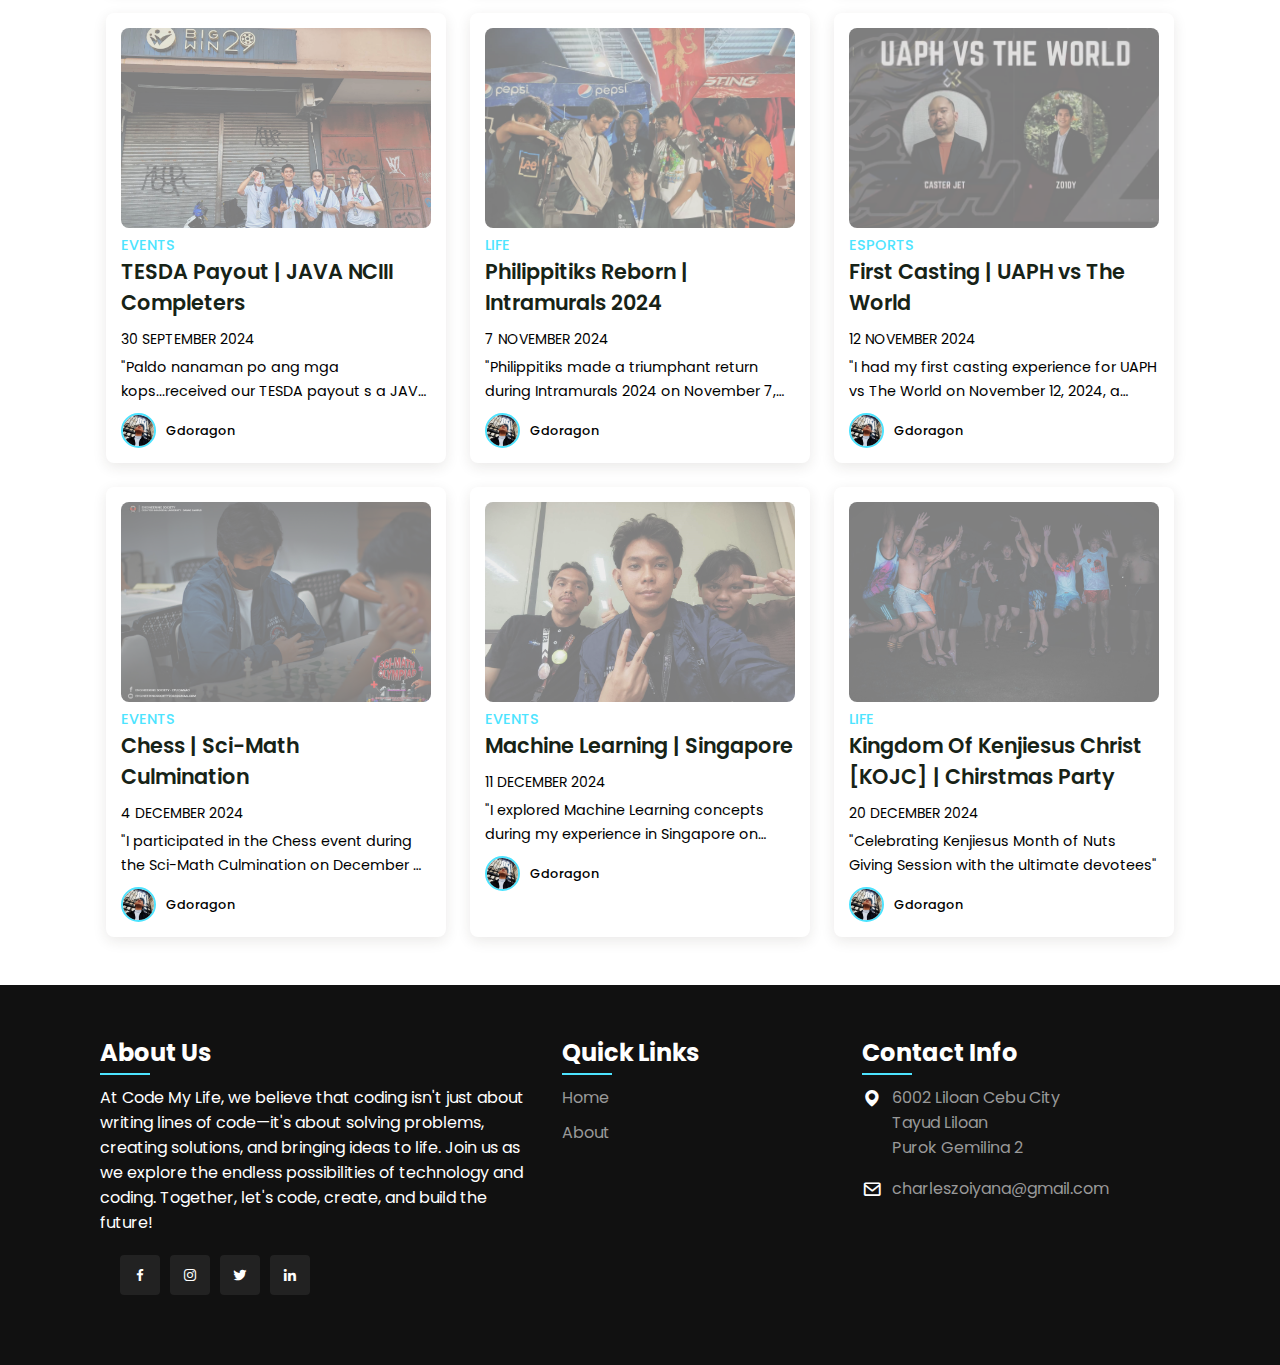
==== commit 5be5e0d9: "Update index.html" ====
--- a/index.html
+++ b/index.html
@@ -8,6 +8,8 @@
     <!-- Box-icon -->
     <link rel="icon" href="Assets/favicon.png">
     <link href='https://unpkg.com/boxicons@2.1.4/css/boxicons.min.css' rel='stylesheet'>
+    <link rel="stylesheet" href="https://cdnjs.cloudflare.com/ajax/libs/font-awesome/6.4.2/css/all.min.css">
+    <link rel="stylesheet" href="https://fonts.googleapis.com/css2?family=Noto+Sans+JP:wght@400;600&display=swap">
     <link rel="stylesheet" href="style.css">
 
 </head>
@@ -21,8 +23,8 @@
 
     <section class="home" id="home">
         <div class="home-text container">
-            <h2 class="home-title">Trend Blogger</h2>
-            <span class="home-subtitle">Your source of great content</span>
+            <h2 class="home-title">TrendSetter</h2>
+            <span class="home-subtitle">The one who gets her wetter</span>
         </div>
     </section>
 
@@ -33,10 +35,19 @@
                 This year has been a journey filled with growth, challenges, and blessings. As a 3rd-year college student at Cebu Technological University Danao campus, I've been balancing academics, programming projects, and my involvement in UAPH Cebu. From organizing events to working on our school's map directory, every experience has shaped me into a better version of myself.
                 <br><br>Despite the busy schedule, my CPE Boiz group and my special friend Gaylord have kept me motivated. There have been moments of struggle, but also victories worth celebrating. Looking ahead, I'm excited for what's to come—new opportunities, meaningful connections, and more lessons that will help me grow. 2024 is definitely a year of purpose and perseverance!
             </p>
-            <a href="#" class="btn2">Read more</a>
+            <a href="#" class="btn2">Code</a>
+            <a href="#" class="btn2">Jebs</a>
+            <a href="#" class="btn2">Repeat</a>
         </div>
         <div class="imgBx">
-            <img src="Assets/Gdragon.jpg" alt="" class="fitBg">
+            <img src="Assets/gdoragonoutfitcheck.jpg" alt="" class="fitBg">
+            <div class="layer">
+                <h3>Latest Update</h3>
+                <p>2024 has been a year of growth and new experiences. Excited for what's next!</p>
+                <a href="https://www.facebook.com/charleszoilo.yana" target="_blank" class="social-link">
+                    <i class="fa-solid fa-up-right-from-square"></i>
+                </a>
+            </div>
         </div>
     </section>
 
@@ -63,7 +74,7 @@
             <span class="post-date">22 September 2024</span>
             <p class="post-description">"I had an exciting experience competing in Cebu Esports Arena's first Honor of Kings tournament in Lapu-Lapu on September 22, 2024."</p>
             <div class="profile">
-                <img src="Assets/Pfp.jpg" alt="" class="profile-img">
+                <img src="Assets/Gdragon.jpg" alt="" class="profile-img">
                 <span class="profile-name">Gdoragon</span>
             </div>
         </div>
@@ -82,7 +93,7 @@
             <span class="post-date">23 September 2024</span>
             <p class="post-description">"I secured 2nd Runner-Up in the Balamban Honor of Kings Tournament on September 23, 2024—an intense and unforgettable experience!"</p>
             <div class="profile">
-                <img src="Assets/Pfp.jpg" alt="" class="profile-img">
+                <img src="Assets/Gdragon.jpg" alt="" class="profile-img">
                 <span class="profile-name">Gdoragon</span>
             </div>
         </div>
@@ -101,7 +112,7 @@
             <span class="post-date">29 September 2024</span>
             <p class="post-description">"I competed in the Open Qualifiers for the Tempest Cup Cebu on September 29, 2024, striving for a spot in the main tournament!"</p>
             <div class="profile">
-                <img src="Assets/Pfp.jpg" alt="" class="profile-img">
+                <img src="Assets/Gdragon.jpg" alt="" class="profile-img">
                 <span class="profile-name">Gdoragon</span>
             </div>
         </div>
@@ -120,7 +131,7 @@
             <span class="post-date">30 September 2024</span>
             <p class="post-description">"Paldo nanaman po ang mga kops...received our TESDA payout s a JAVA NCIII completer on February 6, 2024, marking another milestone in my tech journey!""</p>
             <div class="profile">
-                <img src="Assets/Pfp.jpg" alt="" class="profile-img">
+                <img src="Assets/Gdragon.jpg" alt="" class="profile-img">
                 <span class="profile-name">Gdoragon</span>
             </div>
         </div>
@@ -139,7 +150,7 @@
             <span class="post-date">7 November 2024</span>
             <p class="post-description">"Philippitiks made a triumphant return during Intramurals 2024 on November 7, bringing excitement and nostalgia to the competition!"</p>
             <div class="profile">
-                <img src="Assets/Pfp.jpg" alt="" class="profile-img">
+                <img src="Assets/Gdragon.jpg" alt="" class="profile-img">
                 <span class="profile-name">Gdoragon</span>
             </div>
         </div>
@@ -158,7 +169,7 @@
             <span class="post-date">12 November 2024</span>
             <p class="post-description">"I had my first casting experience for UAPH vs The World on November 12, 2024, a thrilling moment in my esports journey!"</p>
             <div class="profile">
-                <img src="Assets/Pfp.jpg" alt="" class="profile-img">
+                <img src="Assets/Gdragon.jpg" alt="" class="profile-img">
                 <span class="profile-name">Gdoragon</span>
             </div>
         </div>
@@ -177,7 +188,7 @@
             <span class="post-date">4 December 2024</span>
             <p class="post-description">"I participated in the Chess event during the Sci-Math Culmination on December 4, 2024, showcasing strategy and skill in a thrilling match!"</p>
             <div class="profile">
-                <img src="Assets/Pfp.jpg" alt="" class="profile-img">
+                <img src="Assets/Gdragon.jpg" alt="" class="profile-img">
                 <span class="profile-name">Gdoragon</span>
             </div>
         </div>
@@ -196,7 +207,7 @@
             <span class="post-date">11 December 2024</span>
             <p class="post-description">"I explored Machine Learning concepts during my experience in Singapore on December 11, 2024, gaining valuable insights into the field's advancements!"</p>
             <div class="profile">
-                <img src="Assets/Pfp.jpg" alt="" class="profile-img">
+                <img src="Assets/Gdragon.jpg" alt="" class="profile-img">
                 <span class="profile-name">Gdoragon</span>
             </div>
         </div>
@@ -215,7 +226,7 @@
             <span class="post-date">20 December 2024</span>
             <p class="post-description">"Celebrating Kenjiesus Month of Nuts Giving Session with the ultimate devotees"</p>
             <div class="profile">
-                <img src="Assets/Pfp.jpg" alt="" class="profile-img">
+                <img src="Assets/Gdragon.jpg" alt="" class="profile-img">
                 <span class="profile-name">Gdoragon</span>
             </div>
         </div>
--- a/style.css
+++ b/style.css
@@ -213,6 +213,11 @@
     object-fit: cover;
     object-position: center;
     border-radius: 0.5rem;
+    opacity: 0.5;
+}
+
+.post-img:hover{
+    opacity: 1.0;
 }
 
 .category{
@@ -232,6 +237,33 @@
     overflow: hidden;
 }
 
+.dropdown {
+    position: relative;
+    display: inline-block;
+}
+.dropdown-content {
+    display: none;
+    position: absolute;
+    background-color: #f9f9f9;
+    min-width: 160px;
+    box-shadow: 0px 8px 16px rgba(0, 0, 0, 0.2);
+    z-index: 1;
+}
+.dropdown-content a {
+    color: black;
+    padding: 12px 16px;
+    text-decoration: none;
+    display: block;
+}
+.dropdown-content a:hover {
+    background-color: var(--second-color);
+    color: white;
+    font-weight: 300;
+}
+.dropdown:hover .dropdown-content {
+    display: block;
+}
+
 .post-date{
     display: flex;
     font-size: 0.875rem;
@@ -270,6 +302,10 @@
     font-weight: 500;
 }
 
+.profile-name:hover{
+    color: var(--second-color);
+}
+
 footer{
     position: relative;
     width: 100%;
@@ -367,7 +403,7 @@
 }
 
 .quicklinks ul li a:hover{
-    color: #fff;
+    color: var(--second-color);
 }
 
 .footer-container .contactBx{
@@ -394,6 +430,10 @@
     color: #999;
 }
 
+.contactBx .info li span:hover{
+    color: var(--second-color);
+}
+
 .contactBx .info li a{
     color: #999;
     text-decoration: none;
@@ -401,7 +441,7 @@
 }
 
 .contactBx .info li a:hover{
-    color: #fff;
+    color: var(--second-color);
 }
 
 @media (max-width: 1060px){
@@ -555,4 +595,4 @@
     footer .footer-container .contactBx{
         width: 100%;
     }
-}+}
